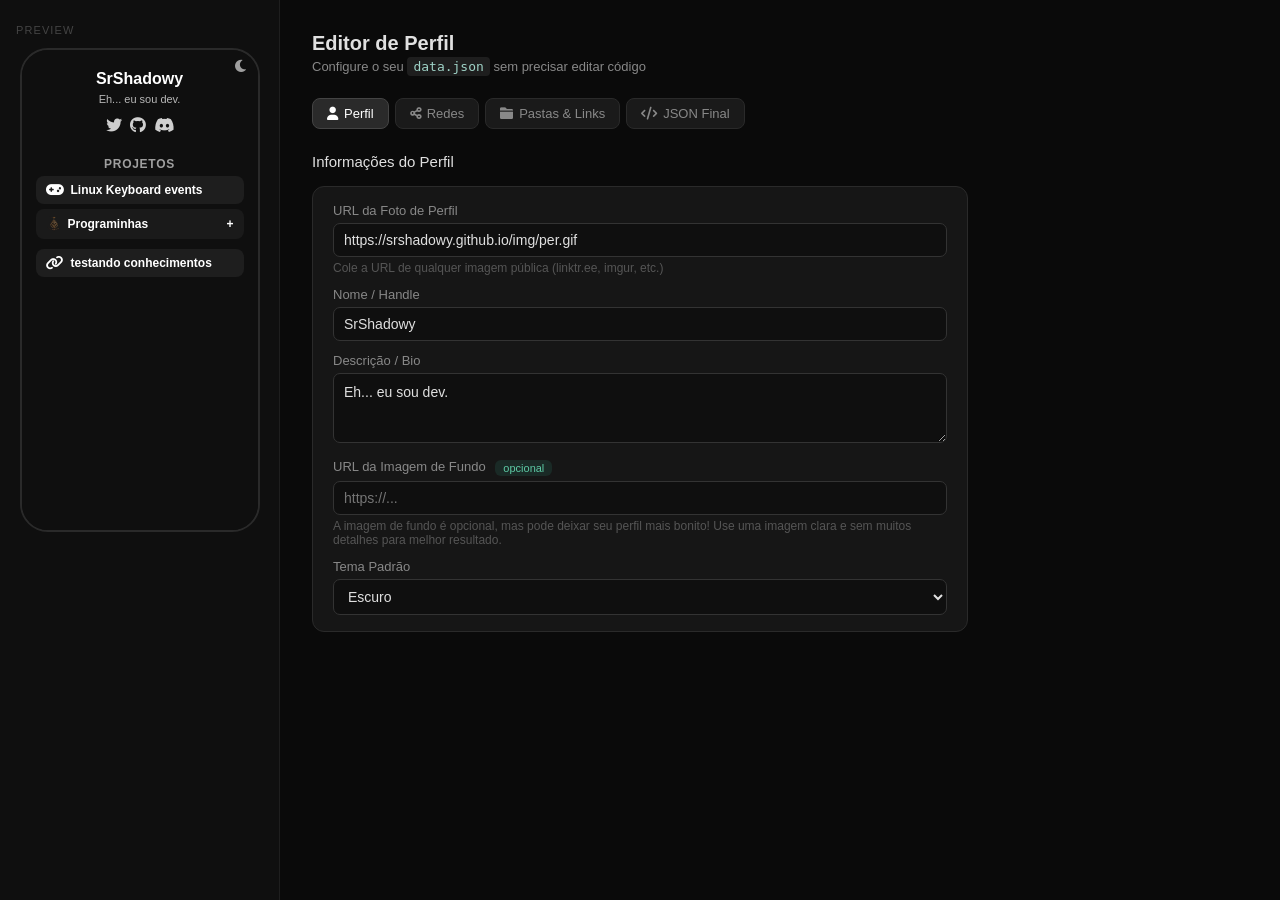
==== editor.html @ 60e102ed "loading user data.js" ====
<!DOCTYPE html>
<html lang="pt-BR">

<head>
    <meta charset="UTF-8">
    <meta name="viewport" content="width=device-width, initial-scale=1.0">
    <title>Editor de Perfil - Linktree Custom</title>
    <link rel="stylesheet" href="./resources/style/editor.css">
    <link rel="stylesheet" href="https://cdnjs.cloudflare.com/ajax/libs/font-awesome/6.0.0/css/all.min.css">
</head>

<body>

    <div class="page-layout">

        <!-- PREVIEW (esquerda) -->
        <aside class="preview-panel">
            <p class="preview-label">Preview</p>
            <div class="phone-frame">
                <div class="preview-container dark-theme" id="preview-root">
                    <button class="preview-theme-toggle" id="preview-theme-btn" title="Alternar tema">
                        <i class="fas fa-moon"></i>
                    </button>
                    <img id="pv-foto" class="pv-profile" src="" alt="" onerror="this.style.display='none'">
                    <h1 id="pv-nome" class="pv-name"></h1>
                    <p id="pv-desc" class="pv-desc"></p>
                    <div id="pv-redes" class="pv-redes"></div>
                    <div id="pv-conteudo" class="pv-conteudo"></div>
                </div>
            </div>
        </aside>

        <!-- EDITOR (direita) -->
        <main class="editor-panel">

            <header class="editor-header">
                <h1>Editor de Perfil</h1>
                <p>Configure o seu <code>data.json</code> sem precisar editar código</p>
            </header>

            <div id="load-status" class="load-msg" style="display:none"></div>

            <div class="tabs">
                <button class="tab active" data-tab="perfil"><i class="fas fa-user"></i> Perfil</button>
                <button class="tab" data-tab="redes"><i class="fas fa-share-nodes"></i> Redes</button>
                <button class="tab" data-tab="pastas"><i class="fas fa-folder"></i> Pastas & Links</button>
                <button class="tab" data-tab="json"><i class="fas fa-code"></i> JSON Final</button>
            </div>

            <!-- PERFIL -->
            <section id="sec-perfil" class="section active">
                <p class="section-title">Informações do Perfil</p>
                <div class="card">
                    <div class="field-group">
                        <label for="p-foto">URL da Foto de Perfil</label>
                        <div class="foto-row">
                            <input id="p-foto" type="url" placeholder="https://...">
                            <img id="foto-preview" class="profile-preview" src="" alt="Preview"
                                onerror="this.style.display='none'">
                        </div>
                        <span class="hint">Cole a URL de qualquer imagem pública (linktr.ee, imgur, etc.)</span>
                    </div>
                    <div class="field-group">
                        <label for="p-nome">Nome / Handle</label>
                        <input id="p-nome" type="text" placeholder="Ex: N4K">
                    </div>
                    <div class="field-group">
                        <label for="p-desc">Descrição / Bio</label>
                        <textarea id="p-desc" placeholder="Conte um pouco sobre você..."></textarea>
                    </div>
                    <div class="field-group">
                        <label for="p-bg">URL da Imagem de Fundo <span class="badge">opcional</span></label>
                        <div class="foto-row">
                            <input id="p-bg" type="url" placeholder="https://...">
                            <img id="bg-preview" class="profile-preview" src="" alt="Preview"
                                onerror="this.style.display='none'">
                        </div>
                        <span class="hint">A imagem de fundo é opcional, mas pode deixar seu perfil mais bonito! Use uma
                            imagem clara e sem muitos detalhes para melhor resultado.</span>
                    </div>
                    <div class="field-group">
                        <label for="p-theme">Tema Padrão</label>
                        <select id="p-theme">
                            <option value="dark">Escuro</option>
                            <option value="light">Claro</option>
                        </select>
                    </div>
                </div>


            </section>

            <!-- REDES -->
            <section id="sec-redes" class="section">
                <p class="section-title">Redes Sociais <span class="badge">ícones no topo do perfil</span></p>
                <div id="redes-list"></div>
                <button class="btn btn-add" id="btn-add-rede"><i class="fas fa-plus"></i> Adicionar rede</button>
            </section>

            <!-- PASTAS -->
            <section id="sec-pastas" class="section">
                <p class="section-title">Pastas</p>
                <div id="pastas-list"></div>
                <button class="btn btn-add" id="btn-add-pasta"><i class="fas fa-plus"></i> Adicionar pasta</button>

                <p class="section-title" style="margin-top:2rem">
                    Links Diretos <span class="badge">agrupados por tópico, fora de pastas</span>
                </p>
                <div id="direct-links-list"></div>
                <button class="btn btn-add" id="btn-add-dl"><i class="fas fa-plus"></i> Adicionar link direto</button>
            </section>

            <!-- JSON -->
            <section id="sec-json" class="section">
                <p class="section-title">JSON Gerado</p>
                <div class="json-actions">
                    <button class="btn btn-primary" id="btn-gerar"><i class="fas fa-rotate"></i> Gerar JSON</button>
                    <button class="btn" id="btn-copiar"><i class="fas fa-copy"></i> Copiar</button>

                    <label for="jsonFileInput" class="btn">
                        <i class="fas fa-file-import"></i> Carregar JSON
                    </label>
                    <input type="file" id="jsonFileInput" style="visibility: hidden;" accept=".json" />

                    <span id="copy-ok" class="copy-msg">Copiado!</span>



                </div>
                <textarea id="json-out" class="output-area" readonly></textarea>
                <p class="hint" style="margin-top:8px">
                    Salve como <code>data.json</code> dentro de <code>resources/</code>
                </p>
                <br>

                <button class="btn" id="btn-download"><i class="fas fa-copy"></i>Download Pacote</button>

                <p class="hint" style="margin-top:8px">
                    Baixe o pacote e coloque no seu github pages, não esqueça de colocar o <code>data.json</code> dentro
                    de <code>resources/</code>
                </p>

            </section>

        </main>


    </div>

    <script src="./resources/script/utils.js"></script>
    <script src="./resources/script/editor.js"></script>
</body>

</html>
---- resources/style/editor.css ----
/* ============================================================
   editor.css — Editor de Perfil Linktree Custom
   ============================================================ */

*, *::before, *::after { box-sizing: border-box; margin: 0; padding: 0; }

body {
  font-family: Arial, sans-serif;
  background: #0a0a0a;
  color: #e0e0e0;
  min-height: 100vh;
}

code {
  font-family: monospace;
  background: #1e1e1e;
  padding: 2px 6px;
  border-radius: 4px;
  font-size: 13px;
  color: #9fd3c7;
}

/* ============================================================
   LAYOUT: preview esquerda + editor direita
   ============================================================ */
.page-layout {
  display: flex;
  min-height: 100vh;
  align-items: flex-start;
}

/* ---------- Preview panel (esquerda, fixa) ---------- */
.preview-panel {
  position: sticky;
  top: 0;
  width: 280px;
  min-width: 280px;
  height: 100vh;
  display: flex;
  flex-direction: column;
  align-items: center;
  padding: 1.5rem 1rem;
  border-right: 1px solid #1e1e1e;
  background: #0f0f0f;
  overflow-y: auto;
}

.preview-label {
  font-size: 11px;
  text-transform: uppercase;
  letter-spacing: .1em;
  color: #444;
  margin-bottom: .75rem;
  align-self: flex-start;
}

/* ---------- Phone frame ---------- */
.phone-frame {
  width: 240px;
  min-height: 480px;
  border: 2px solid #2a2a2a;
  border-radius: 28px;
  overflow: hidden;
  background: #0f0f0f;
}

/* ---------- Preview container (replica o .container do site) ---------- */
.preview-container {
  width: 100%;
  min-height: 480px;
  display: flex;
  flex-direction: column;
  align-items: center;
  padding: 20px 14px 24px;
  position: relative;
  font-family: Arial, sans-serif;
  transition: background .3s, color .3s;
  overflow-y: auto;
  max-height: 600px;
}

.preview-container.dark-theme  { background: #0f0f0f; color: #fff; }
.preview-container.light-theme { background: #f0f0f0; color: #333; }

/* botão de tema dentro do preview */
.preview-theme-toggle {
  position: absolute;
  top: 8px;
  right: 10px;
  background: none;
  border: none;
  color: inherit;
  font-size: 14px;
  cursor: pointer;
  opacity: .6;
}
.preview-theme-toggle:hover { opacity: 1; }

.pv-profile {
  width: 72px;
  height: 72px;
  border-radius: 50%;
  object-fit: cover;
  margin-bottom: 8px;
  background: #222;
  display: block;
}

.pv-name {
  font-size: 16px;
  font-weight: 700;
  margin-bottom: 4px;
  text-align: center;
}

.pv-desc {
  font-size: 11px;
  opacity: .7;
  text-align: center;
  margin-bottom: 10px;
  line-height: 1.4;
}

.pv-redes {
  display: flex;
  gap: 8px;
  margin-bottom: 12px;
  flex-wrap: wrap;
  justify-content: center;
}

.pv-redes a {
  color: inherit;
  font-size: 16px;
  text-decoration: none;
  opacity: .8;
}
.pv-redes a:hover { opacity: 1; }

.pv-conteudo {
  width: 100%;
}

/* tópicos no preview */
.pv-topic-title {
  font-size: 12px;
  font-weight: 600;
  margin: 10px 0 5px;
  opacity: .6;
  text-align: center;
  text-transform: uppercase;
  letter-spacing: .06em;
}

/* link direto no preview */
.pv-link {
  display: flex;
  align-items: center;
  gap: 7px;
  width: 100%;
  padding: 7px 10px;
  border-radius: 8px;
  margin-bottom: 5px;
  text-decoration: none;
  font-size: 12px;
  font-weight: 600;
  cursor: default;
}
.dark-theme  .pv-link { background: #1e1e1e; color: #fff; }
.light-theme .pv-link { background: #ddd;    color: #333; }

.pv-link img { width: 16px; height: 16px; object-fit: contain; }

/* pasta (toggle) no preview */
.pv-folder-toggle {
  display: flex;
  align-items: center;
  justify-content: space-between;
  width: 100%;
  padding: 7px 10px;
  border-radius: 8px;
  margin-bottom: 4px;
  font-size: 12px;
  font-weight: 600;
  cursor: pointer;
  border: none;
}
.dark-theme  .pv-folder-toggle { background: #1a1a1a; color: #fff; }
.light-theme .pv-folder-toggle { background: #ddd;    color: #333; }

.pv-folder-toggle span { display: flex; align-items: center; gap: 6px; }
.pv-folder-toggle img  { width: 16px; height: 16px; object-fit: contain; }

.pv-folder-links { padding-left: 10px; margin-bottom: 6px; }

.pv-sub-link {
  display: flex;
  align-items: center;
  gap: 6px;
  width: 100%;
  padding: 6px 9px;
  border-radius: 6px;
  margin-bottom: 4px;
  font-size: 11px;
  font-weight: 500;
  cursor: default;
  text-decoration: none;
}
.dark-theme  .pv-sub-link { background: #282828; color: #fff; }
.light-theme .pv-sub-link { background: #ccc;    color: #333; }
.pv-sub-link img { width: 14px; height: 14px; object-fit: contain; }

/* ============================================================
   EDITOR PANEL (direita)
   ============================================================ */
.editor-panel {
  flex: 1;
  min-width: 0;
  padding: 2rem 2rem 4rem;
  max-width: 720px;
}

/* ---------- Header ---------- */
.editor-header { margin-bottom: 1.5rem; }
.editor-header h1 { font-size: 20px; font-weight: 600; margin-bottom: 4px; }
.editor-header p  { font-size: 13px; color: #888; }

/* ---------- Tabs ---------- */
.tabs { display: flex; gap: 6px; margin-bottom: 1.5rem; flex-wrap: wrap; }

.tab {
  display: flex;
  align-items: center;
  gap: 6px;
  padding: 7px 14px;
  border-radius: 8px;
  border: 1px solid #2a2a2a;
  background: #1a1a1a;
  color: #888;
  font-size: 13px;
  cursor: pointer;
  transition: background .15s, color .15s, border-color .15s;
}
.tab:hover  { background: #222; color: #ccc; }
.tab.active { background: #2a2a2a; color: #fff; border-color: #444; font-weight: 500; }

/* ---------- Sections ---------- */
.section { display: none; }
.section.active { display: block; }
.section-title  { font-size: 15px; font-weight: 500; margin-bottom: 1rem; }

/* ---------- Cards ---------- */
.card {
  background: #161616;
  border: 1px solid #2a2a2a;
  border-radius: 12px;
  padding: 1rem 1.25rem;
  margin-bottom: 12px;
}

.folder-card {
  background: #1a1a1a;
  border: 1px solid #333;
  border-radius: 12px;
  padding: 1rem 1.25rem;
  margin-bottom: 14px;
}

.link-row {
  background: #111;
  border: 1px solid #2a2a2a;
  border-radius: 8px;
  padding: 10px 12px;
  margin-bottom: 8px;
}

/* ---------- Form elements ---------- */
.field-group { margin-bottom: 12px; }
.field-group:last-child { margin-bottom: 0; }
.field-group label { display: block; font-size: 13px; color: #888; margin-bottom: 5px; }

input[type="text"],
input[type="url"],
textarea,
select {
  width: 100%;
  padding: 8px 10px;
  background: #0f0f0f;
  border: 1px solid #333;
  border-radius: 7px;
  color: #e0e0e0;
  font-size: 14px;
  font-family: Arial, sans-serif;
  transition: border-color .15s;
  outline: none;
}
input:focus, textarea:focus, select:focus { border-color: #555; }

textarea { resize: vertical; min-height: 70px; line-height: 1.5; }

/* ---------- Two-column grid ---------- */
.two-col {
  display: grid;
  grid-template-columns: 1fr 1fr;
  gap: 12px;
  margin-bottom: 12px;
}
@media (max-width: 500px) { .two-col { grid-template-columns: 1fr; } }

/* ---------- Profile photo ---------- */
.foto-row { display: flex; gap: 10px; align-items: center; }
.foto-row input { flex: 1; }
.profile-preview {
  width: 52px; height: 52px;
  border-radius: 50%;
  object-fit: cover;
  border: 2px solid #333;
  background: #1a1a1a;
  display: none;
  flex-shrink: 0;
}

/* ---------- Misc ---------- */
.hint { font-size: 12px; color: #555; margin-top: 4px; display: block; }

.badge {
  display: inline-block;
  padding: 2px 8px;
  border-radius: 6px;
  font-size: 11px;
  font-weight: 400;
  background: #1a2a26;
  color: #5DCAA5;
  margin-left: 6px;
  vertical-align: middle;
}

.sub-title { font-size: 13px; font-weight: 500; color: #888; margin: 14px 0 8px; }

/* ---------- Buttons ---------- */
.btn {
  display: inline-flex;
  align-items: center;
  gap: 6px;
  padding: 7px 14px;
  border-radius: 8px;
  border: 1px solid #333;
  background: #1a1a1a;
  color: #ccc;
  font-size: 13px;
  cursor: pointer;
  transition: background .15s, border-color .15s;
}
.btn:hover      { background: #242424; border-color: #444; }
.btn-primary    { background: #222; font-weight: 500; color: #fff; }
.btn-add        { border-color: #1a3a2e; color: #5DCAA5; }
.btn-add:hover  { background: #132820; border-color: #2a5040; }
.btn-danger     { border-color: #3a1a1a; color: #f09595; }
.btn-danger:hover { background: #2a1010; border-color: #5a2020; }

.flex-end { display: flex; justify-content: flex-end; gap: 8px; margin-top: 12px; }

/* ---------- Icon picker ---------- */
.icon-picker-wrap { margin-top: 6px; }

.icon-grid { display: flex; flex-wrap: wrap; gap: 5px; margin-top: 5px; }

.icon-opt {
  display: inline-flex;
  align-items: center;
  gap: 5px;
  padding: 4px 9px;
  border: 1px solid #2a2a2a;
  border-radius: 6px;
  font-size: 12px;
  cursor: pointer;
  background: #111;
  color: #aaa;
  transition: background .12s, border-color .12s, color .12s;
  white-space: nowrap;
}
.icon-opt i { font-size: 13px; }
.icon-opt:hover { background: #1e1e1e; border-color: #444; color: #fff; }
.icon-opt.sel   { background: #1a2a26; border-color: #3a6a56; color: #5DCAA5; }

.icon-section-label { font-size: 11px; color: #555; margin: 8px 0 3px; }

.folder-icon-grid { display: flex; flex-wrap: wrap; gap: 5px; margin-top: 6px; }

/* ---------- JSON output ---------- */
.json-actions { display: flex; gap: 8px; margin-bottom: 10px; align-items: center; flex-wrap: wrap; }

.output-area {
  width: 100%;
  min-height: 340px;
  font-family: monospace;
  font-size: 12px;
  line-height: 1.6;
  border: 1px solid #2a2a2a;
  border-radius: 10px;
  padding: 14px;
  background: #111;
  color: #c8e6c9;
  resize: vertical;
}

.copy-msg { font-size: 12px; color: #5DCAA5; display: none; }

/* ---------- Load status ---------- */
.load-msg {
  display: block;
  font-size: 13px;
  padding: 8px 12px;
  border-radius: 8px;
  margin-bottom: 1rem;
  border: 1px solid transparent;
}
.load-ok  { background: #132820; border-color: #2a5040; color: #5DCAA5; }
.load-err { background: #2a1010; border-color: #5a2020; color: #f09595; }

@media (max-width: 900px) {
  .preview-panel { display: none; }
  .editor-panel  { padding: 1.5rem 1rem 3rem; }
}
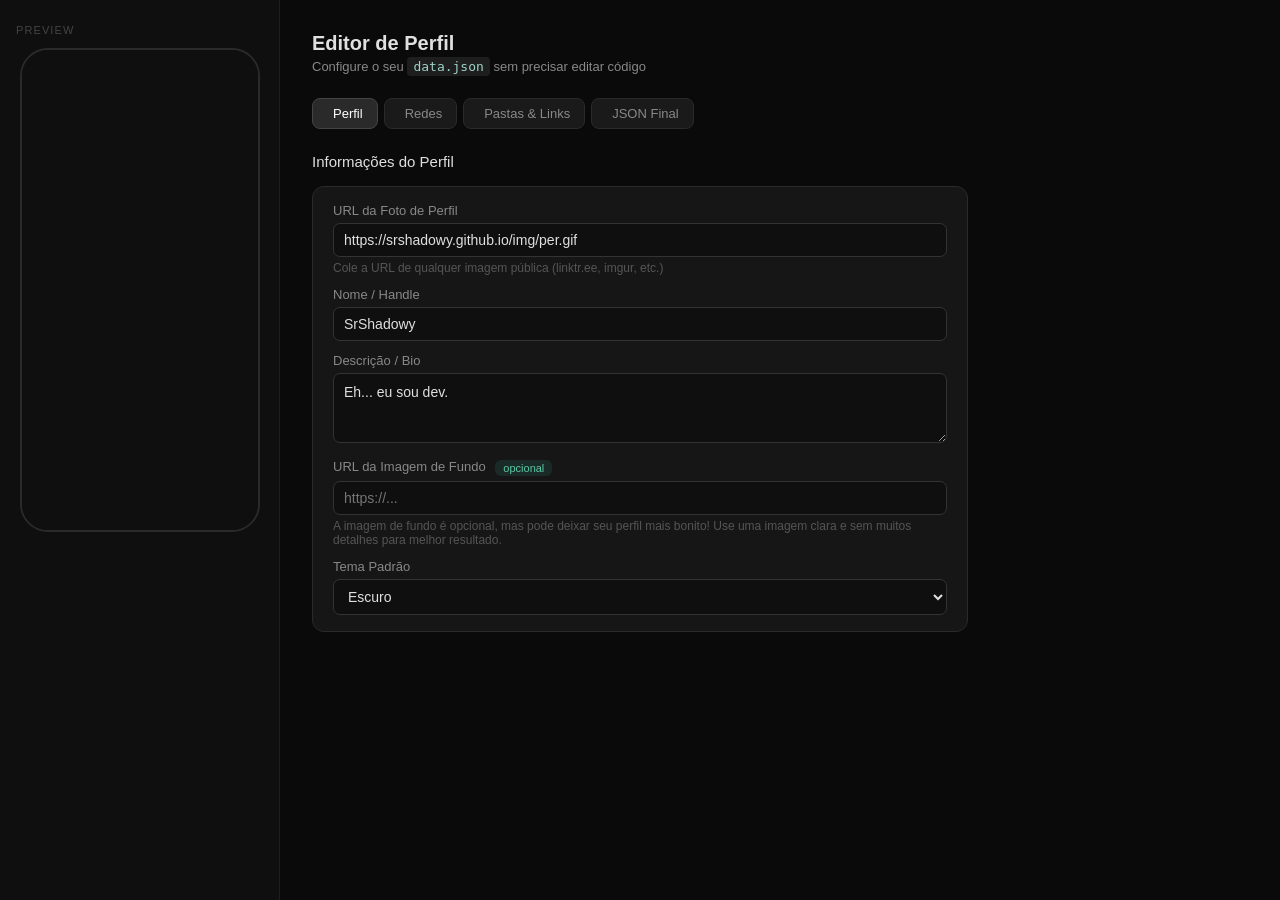
==== commit 309be9b6: "add new icons" ====
--- a/editor.html
+++ b/editor.html
@@ -6,14 +6,12 @@
     <meta name="viewport" content="width=device-width, initial-scale=1.0">
     <title>Editor de Perfil - Linktree Custom</title>
     <link rel="stylesheet" href="./resources/style/editor.css">
-    <link rel="stylesheet" href="https://cdnjs.cloudflare.com/ajax/libs/font-awesome/6.0.0/css/all.min.css">
+    <link rel="stylesheet" href="https://cdnjs.cloudflare.com/ajax/libs/font-awesome/7.0.0/css/all.min.css">
 </head>
 
 <body>
 
     <div class="page-layout">
-
-        <!-- PREVIEW (esquerda) -->
         <aside class="preview-panel">
             <p class="preview-label">Preview</p>
             <div class="phone-frame">
@@ -134,6 +132,7 @@
                 <br>
 
                 <button class="btn" id="btn-download"><i class="fas fa-copy"></i>Download Pacote</button>
+                <button class="btn" id="btn-clear"><i class="fas fa-copy"></i>Limpar Editor</button>
 
                 <p class="hint" style="margin-top:8px">
                     Baixe o pacote e coloque no seu github pages, não esqueça de colocar o <code>data.json</code> dentro
--- a/resources/style/editor.css
+++ b/resources/style/editor.css
@@ -337,6 +337,26 @@
 
 .sub-title { font-size: 13px; font-weight: 500; color: #888; margin: 14px 0 8px; }
 
+.folder-card.collapsed .folder-body {
+  display: none;
+}
+
+.folder-header {
+  display: flex;
+  justify-content: space-between;
+  align-items: center;
+}
+
+.folder-controls {
+  display: flex;
+  gap: 5px;
+}
+
+.folder-title {
+  font-weight: bold;
+}
+
+
 /* ---------- Buttons ---------- */
 .btn {
   display: inline-flex;
@@ -421,4 +441,5 @@
 @media (max-width: 900px) {
   .preview-panel { display: none; }
   .editor-panel  { padding: 1.5rem 1rem 3rem; }
-}+}
+
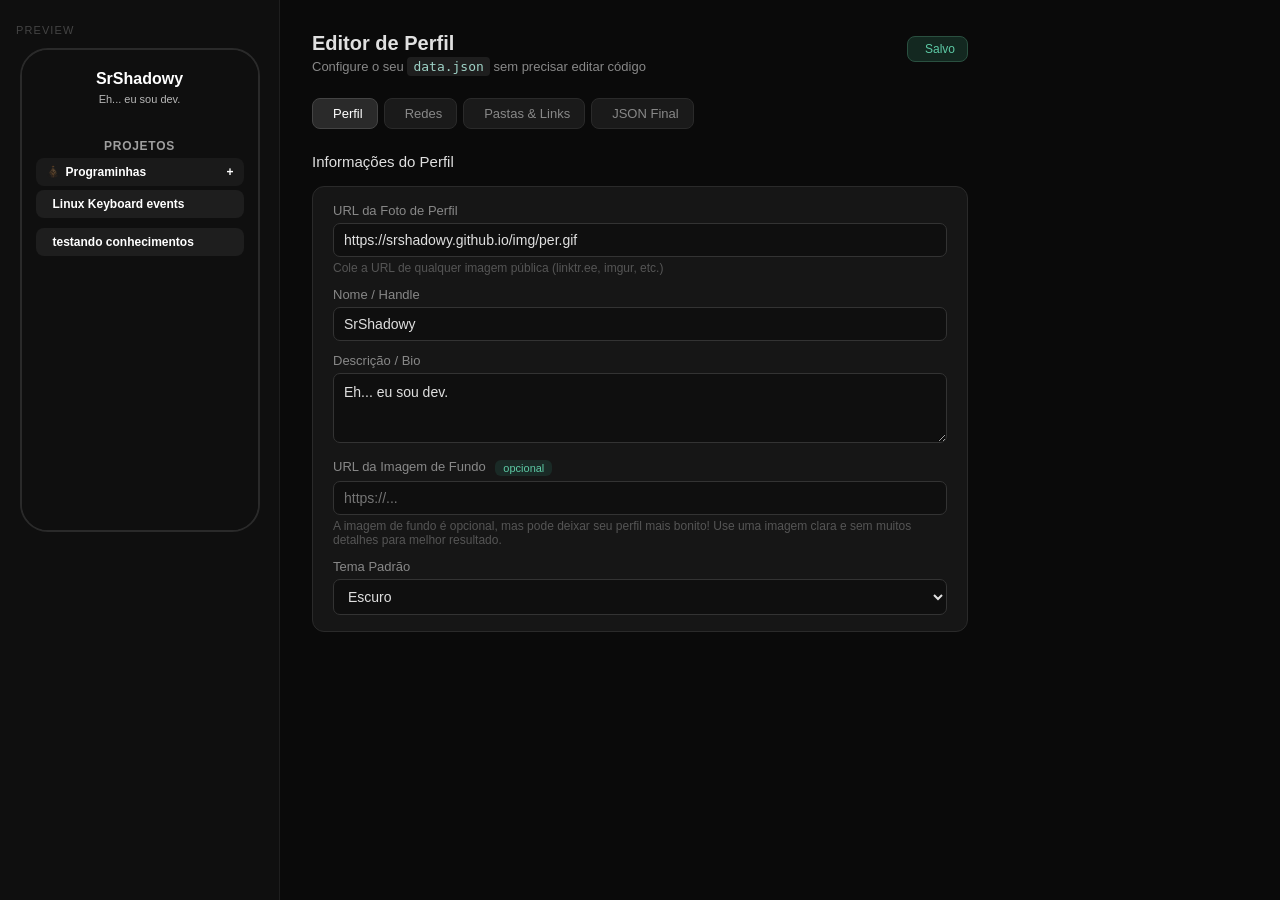
==== commit 0c5eb2c7: "Upcomiing" ====
--- a/editor.html
+++ b/editor.html
@@ -32,8 +32,15 @@
         <main class="editor-panel">
 
             <header class="editor-header">
-                <h1>Editor de Perfil</h1>
-                <p>Configure o seu <code>data.json</code> sem precisar editar código</p>
+                <div class="editor-header-row">
+                    <div>
+                        <h1>Editor de Perfil</h1>
+                        <p>Configure o seu <code>data.json</code> sem precisar editar código</p>
+                    </div>
+                    <div id="save-indicator" class="save-indicator">
+                        <i class="fas fa-cloud"></i> Salvo
+                    </div>
+                </div>
             </header>
 
             <div id="load-status" class="load-msg" style="display:none"></div>
@@ -95,9 +102,14 @@
                 <button class="btn btn-add" id="btn-add-rede"><i class="fas fa-plus"></i> Adicionar rede</button>
             </section>
 
+            
             <!-- PASTAS -->
             <section id="sec-pastas" class="section">
                 <p class="section-title">Pastas</p>
+
+                <div id="items-list"></div>
+
+
                 <div id="pastas-list"></div>
                 <button class="btn btn-add" id="btn-add-pasta"><i class="fas fa-plus"></i> Adicionar pasta</button>
 
@@ -118,7 +130,11 @@
                     <label for="jsonFileInput" class="btn">
                         <i class="fas fa-file-import"></i> Carregar JSON
                     </label>
-                    <input type="file" id="jsonFileInput" style="visibility: hidden;" accept=".json" />
+                    <input type="file" id="jsonFileInput" style="visibility: hidden; display: none;" accept=".json" />
+
+                    <button class="btn" id="btn-reset-json" title="Descarta o rascunho e recarrega o data.json do projeto">
+                        <i class="fas fa-rotate-left"></i> Resetar para data.json
+                    </button>
 
                     <span id="copy-ok" class="copy-msg">Copiado!</span>
 
--- a/resources/style/editor.css
+++ b/resources/style/editor.css
@@ -443,3 +443,238 @@
   .editor-panel  { padding: 1.5rem 1rem 3rem; }
 }
 
+
+/* ---------- Header row com indicador de salvo ---------- */
+.editor-header-row {
+  display: flex;
+  align-items: flex-start;
+  justify-content: space-between;
+  gap: 12px;
+}
+
+/* ---------- Indicador "Salvo" ---------- */
+.save-indicator {
+  display: flex;
+  align-items: center;
+  gap: 5px;
+  font-size: 12px;
+  color: #5DCAA5;
+  background: #132820;
+  border: 1px solid #2a5040;
+  border-radius: 8px;
+  padding: 5px 12px;
+  opacity: 0;
+  transition: opacity 0.3s ease;
+  white-space: nowrap;
+  flex-shrink: 0;
+  margin-top: 4px;
+}
+
+.save-indicator.visible {
+  opacity: 1;
+}
+
+/* ---------- Icon picker — linha com input + botão de arquivo ---------- */
+.icon-input-row {
+  display: flex;
+  gap: 6px;
+  align-items: center;
+}
+
+.icon-input-row input[type="text"] {
+  flex: 1;
+}
+
+.btn-file {
+  flex-shrink: 0;
+  padding: 7px 12px;
+  cursor: pointer;
+  border-color: #2a2a2a;
+}
+
+/* ---------- Thumb da imagem carregada + aviso ---------- */
+.icon-thumb-wrap {
+  display: flex;
+  align-items: flex-start;
+  gap: 10px;
+  margin-top: 8px;
+  padding: 8px 10px;
+  background: #1a1400;
+  border: 1px solid #5a4200;
+  border-radius: 8px;
+}
+
+.icon-thumb-img {
+  width: 32px;
+  height: 32px;
+  object-fit: contain;
+  border-radius: 4px;
+  background: #111;
+  flex-shrink: 0;
+}
+
+.icon-thumb-notice {
+  font-size: 12px;
+  color: #e0a800;
+  line-height: 1.5;
+}
+
+.icon-thumb-notice i {
+  margin-right: 4px;
+}
+
+.icon-thumb-notice code {
+  background: #2a1e00;
+  color: #f0c040;
+  padding: 1px 5px;
+  border-radius: 4px;
+  font-size: 11px;
+}
+
+/* ---------- Color picker das redes sociais ---------- */
+.color-picker-group {
+  margin-top: 6px;
+}
+
+.color-picker-row {
+  display: flex;
+  align-items: center;
+  gap: 10px;
+  flex-wrap: wrap;
+}
+
+.color-swatch {
+  width: 36px !important;
+  height: 36px !important;
+  padding: 2px !important;
+  border-radius: 8px !important;
+  border: 1px solid #333 !important;
+  background: #0f0f0f !important;
+  cursor: pointer;
+  flex-shrink: 0;
+}
+
+.color-value-label {
+  font-size: 12px;
+  color: #888;
+  font-family: monospace;
+  flex: 1;
+  min-width: 0;
+}
+
+.btn-sm {
+  padding: 4px 10px;
+  font-size: 12px;
+}
+
+/* ============================================================
+   LINK-ROW colapsável (igual folder-card)
+   ============================================================ */
+.link-row-header {
+  display: flex;
+  align-items: center;
+  gap: 6px;
+  margin-bottom: 8px;
+}
+
+.link-row-controls {
+  display: flex;
+  gap: 4px;
+}
+
+.link-row-title {
+  font-size: 13px;
+  font-weight: 500;
+  color: #ccc;
+  flex: 1;
+  overflow: hidden;
+  text-overflow: ellipsis;
+  white-space: nowrap;
+}
+
+.link-row.collapsed .link-row-body {
+  display: none;
+}
+
+/* ============================================================
+   STYLE BLOCK — ícone + cor ícone + cor texto + font size
+   ============================================================ */
+.style-block {
+  background: #0f0f0f;
+  border: 1px solid #222;
+  border-radius: 8px;
+  padding: 10px 12px;
+  margin-top: 8px;
+}
+
+.style-extra {
+  margin-bottom: 8px;
+}
+
+/* ============================================================
+   COLOR PICKER ROW (genérico, usado em todo lado)
+   ============================================================ */
+.color-picker-row {
+  display: flex;
+  align-items: center;
+  gap: 8px;
+  flex-wrap: wrap;
+  margin-top: 4px;
+}
+
+.cpick-label {
+  font-size: 12px;
+  color: #666;
+  min-width: 54px;
+  display: flex;
+  align-items: center;
+  gap: 4px;
+}
+
+.color-swatch {
+  width: 34px !important;
+  height: 34px !important;
+  padding: 2px !important;
+  border-radius: 7px !important;
+  border: 1px solid #333 !important;
+  background: #0f0f0f !important;
+  cursor: pointer;
+  flex-shrink: 0;
+}
+
+.color-value-label {
+  font-size: 11px;
+  color: #777;
+  font-family: monospace;
+  flex: 1;
+  min-width: 0;
+}
+
+.btn-sm {
+  padding: 4px 9px;
+  font-size: 12px;
+}
+
+/* folder-header com botão de remover à direita */
+.folder-header {
+  display: flex;
+  align-items: center;
+  gap: 6px;
+  margin-bottom: 10px;
+}
+
+.folder-title {
+  font-size: 13px;
+  font-weight: 500;
+  color: #ccc;
+  flex: 1;
+  overflow: hidden;
+  text-overflow: ellipsis;
+  white-space: nowrap;
+}
+
+/* card colapsável (links diretos) */
+.card.collapsed .folder-body,
+.folder-card.collapsed .folder-body {
+  display: none;
+}
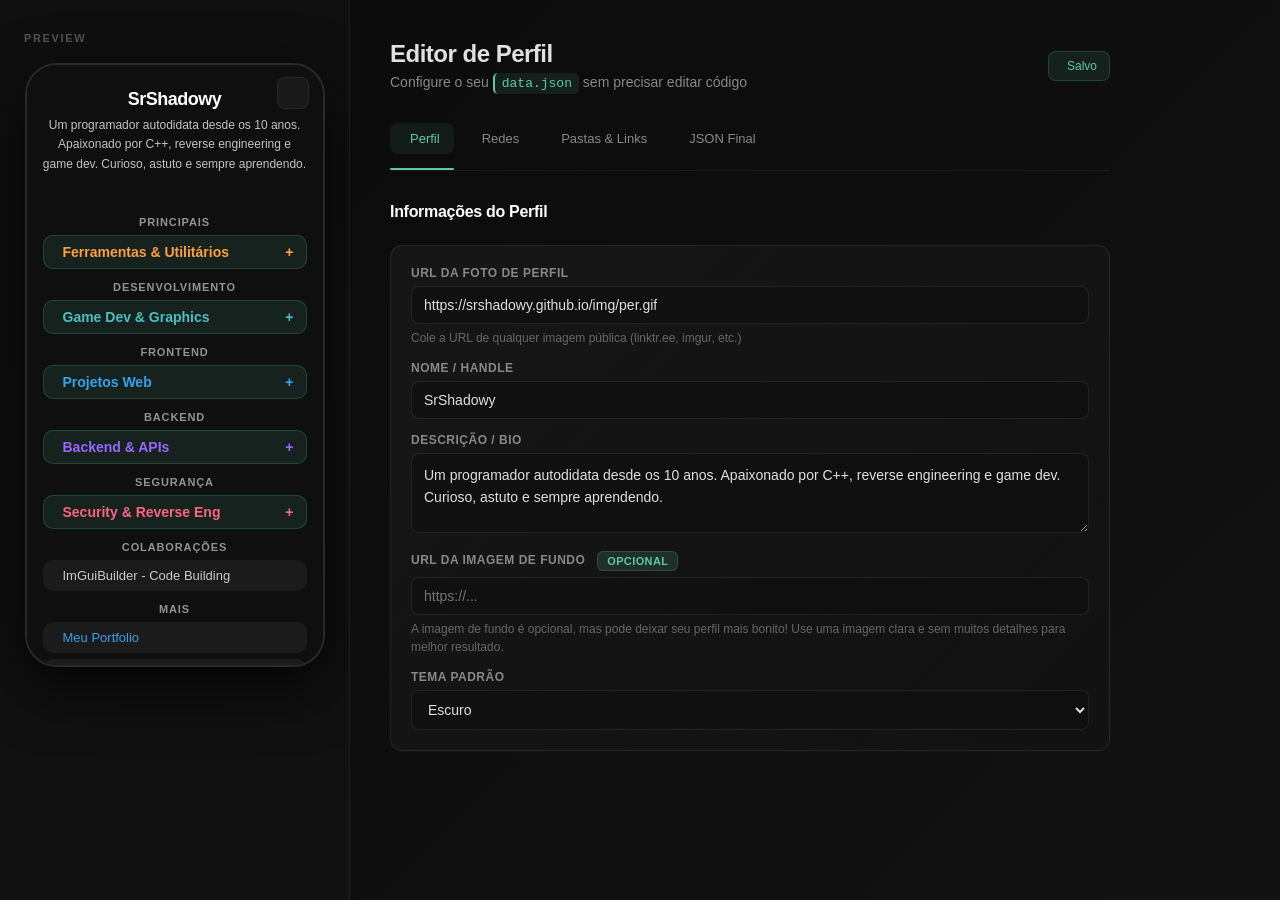
==== commit b7cf0c0e: "I.A fez um melhor editor (desing) e a reformulação do antigo json antes separando pasta por links ea" ====
--- a/editor.html
+++ b/editor.html
@@ -124,8 +124,9 @@
             <section id="sec-json" class="section">
                 <p class="section-title">JSON Gerado</p>
                 <div class="json-actions">
-                    <button class="btn btn-primary" id="btn-gerar"><i class="fas fa-rotate"></i> Gerar JSON</button>
+                    <button class="btn btn-primary" id="btn-gerar"><i class="fas fa-code"></i> Gerar JSON</button>
                     <button class="btn" id="btn-copiar"><i class="fas fa-copy"></i> Copiar</button>
+                    <button class="btn" id="btn-download-json"><i class="fas fa-download"></i> Download data.json</button>
 
                     <label for="jsonFileInput" class="btn">
                         <i class="fas fa-file-import"></i> Carregar JSON
@@ -133,26 +134,21 @@
                     <input type="file" id="jsonFileInput" style="visibility: hidden; display: none;" accept=".json" />
 
                     <button class="btn" id="btn-reset-json" title="Descarta o rascunho e recarrega o data.json do projeto">
-                        <i class="fas fa-rotate-left"></i> Resetar para data.json
+                        <i class="fas fa-rotate-left"></i> Resetar
                     </button>
 
-                    <span id="copy-ok" class="copy-msg">Copiado!</span>
-
-
-
+                    <span id="copy-ok" class="copy-msg"><i class="fas fa-check"></i> Copiado!</span>
                 </div>
                 <textarea id="json-out" class="output-area" readonly></textarea>
-                <p class="hint" style="margin-top:8px">
-                    Salve como <code>data.json</code> dentro de <code>resources/</code>
+                <p class="hint" style="margin-top:12px">
+                    Coloque o <code>data.json</code> dentro de <code>resources/</code> no seu GitHub Pages
                 </p>
                 <br>
 
-                <button class="btn" id="btn-download"><i class="fas fa-copy"></i>Download Pacote</button>
-                <button class="btn" id="btn-clear"><i class="fas fa-copy"></i>Limpar Editor</button>
+                <button class="btn btn-primary" id="btn-download"><i class="fas fa-box"></i> Download Pacote Completo</button>
 
-                <p class="hint" style="margin-top:8px">
-                    Baixe o pacote e coloque no seu github pages, não esqueça de colocar o <code>data.json</code> dentro
-                    de <code>resources/</code>
+                <p class="hint" style="margin-top:12px">
+                    Baixe o pacote completo com todos os arquivos necessários prontos para publicar
                 </p>
 
             </section>
--- a/resources/style/editor.css
+++ b/resources/style/editor.css
@@ -5,19 +5,20 @@
 *, *::before, *::after { box-sizing: border-box; margin: 0; padding: 0; }
 
 body {
-  font-family: Arial, sans-serif;
-  background: #0a0a0a;
+  font-family: -apple-system, BlinkMacSystemFont, 'Segoe UI', Roboto, Oxygen, Ubuntu, Cantarell, sans-serif;
+  background: linear-gradient(135deg, #0a0a0a 0%, #121212 100%);
   color: #e0e0e0;
   min-height: 100vh;
 }
 
 code {
-  font-family: monospace;
-  background: #1e1e1e;
-  padding: 2px 6px;
-  border-radius: 4px;
+  font-family: 'Fira Code', 'Courier New', monospace;
+  background: rgba(93, 202, 165, 0.1);
+  padding: 3px 7px;
+  border-radius: 5px;
   font-size: 13px;
-  color: #9fd3c7;
+  color: #5dcaa5;
+  border-left: 2px solid #5dcaa5;
 }
 
 /* ============================================================
@@ -33,107 +34,128 @@
 .preview-panel {
   position: sticky;
   top: 0;
-  width: 280px;
-  min-width: 280px;
+  width: 350px;
+  min-width: 350px;
   height: 100vh;
   display: flex;
   flex-direction: column;
   align-items: center;
-  padding: 1.5rem 1rem;
-  border-right: 1px solid #1e1e1e;
-  background: #0f0f0f;
+  padding: 2rem 1.5rem;
+  border-right: 1px solid rgba(255, 255, 255, 0.05);
+  background: linear-gradient(180deg, #0f0f0f 0%, #111 100%);
   overflow-y: auto;
+  box-shadow: inset -1px 0 0 rgba(255, 255, 255, 0.02);
 }
 
 .preview-label {
   font-size: 11px;
   text-transform: uppercase;
-  letter-spacing: .1em;
-  color: #444;
-  margin-bottom: .75rem;
+  letter-spacing: .15em;
+  color: #555;
+  margin-bottom: 1.2rem;
   align-self: flex-start;
+  font-weight: 600;
 }
 
 /* ---------- Phone frame ---------- */
 .phone-frame {
-  width: 240px;
-  min-height: 480px;
+  width: 300px;
+  min-height: 600px;
   border: 2px solid #2a2a2a;
-  border-radius: 28px;
+  border-radius: 32px;
   overflow: hidden;
   background: #0f0f0f;
-}
+  box-shadow: 0 20px 60px rgba(0, 0, 0, 0.8);
+  transition: transform 0.3s ease;
+}
+
+.phone-frame:hover { transform: scale(1.02); }
 
 /* ---------- Preview container (replica o .container do site) ---------- */
 .preview-container {
   width: 100%;
-  min-height: 480px;
+  min-height: 600px;
   display: flex;
   flex-direction: column;
   align-items: center;
-  padding: 20px 14px 24px;
+  padding: 24px 16px 32px;
   position: relative;
-  font-family: Arial, sans-serif;
-  transition: background .3s, color .3s;
+  font-family: inherit;
+  transition: background 0.3s, color 0.3s;
   overflow-y: auto;
   max-height: 600px;
 }
 
 .preview-container.dark-theme  { background: #0f0f0f; color: #fff; }
-.preview-container.light-theme { background: #f0f0f0; color: #333; }
+.preview-container.light-theme { background: #f5f5f5; color: #222; }
 
 /* botão de tema dentro do preview */
 .preview-theme-toggle {
   position: absolute;
-  top: 8px;
-  right: 10px;
-  background: none;
-  border: none;
+  top: 12px;
+  right: 14px;
+  background: rgba(255, 255, 255, 0.08);
+  border: 1px solid rgba(255, 255, 255, 0.1);
+  border-radius: 8px;
   color: inherit;
   font-size: 14px;
   cursor: pointer;
-  opacity: .6;
-}
-.preview-theme-toggle:hover { opacity: 1; }
+  opacity: 0.6;
+  width: 32px;
+  height: 32px;
+  display: flex;
+  align-items: center;
+  justify-content: center;
+  transition: all 0.2s ease;
+}
+.preview-theme-toggle:hover { 
+  opacity: 1; 
+  background: rgba(255, 255, 255, 0.15);
+  border-color: rgba(255, 255, 255, 0.2);
+}
 
 .pv-profile {
-  width: 72px;
-  height: 72px;
+  width: 80px;
+  height: 80px;
   border-radius: 50%;
   object-fit: cover;
-  margin-bottom: 8px;
+  margin-bottom: 12px;
   background: #222;
   display: block;
+  border: 2px solid #333;
+  box-shadow: 0 4px 12px rgba(0, 0, 0, 0.4);
 }
 
 .pv-name {
-  font-size: 16px;
+  font-size: 18px;
   font-weight: 700;
-  margin-bottom: 4px;
+  margin-bottom: 6px;
   text-align: center;
+  letter-spacing: -0.5px;
 }
 
 .pv-desc {
-  font-size: 11px;
-  opacity: .7;
+  font-size: 12px;
+  opacity: 0.75;
   text-align: center;
-  margin-bottom: 10px;
-  line-height: 1.4;
+  margin-bottom: 14px;
+  line-height: 1.6;
 }
 
 .pv-redes {
   display: flex;
-  gap: 8px;
-  margin-bottom: 12px;
+  gap: 10px;
+  margin-bottom: 16px;
   flex-wrap: wrap;
   justify-content: center;
 }
 
 .pv-redes a {
   color: inherit;
-  font-size: 16px;
+  font-size: 18px;
   text-decoration: none;
-  opacity: .8;
+  opacity: 0.7;
+  transition: opacity 0.2s ease;
 }
 .pv-redes a:hover { opacity: 1; }
 
@@ -143,17 +165,62 @@
 
 /* tópicos no preview */
 .pv-topic-title {
-  font-size: 12px;
-  font-weight: 600;
-  margin: 10px 0 5px;
-  opacity: .6;
+  font-size: 11px;
+  font-weight: 700;
+  margin: 12px 0 7px;
+  opacity: 0.55;
   text-align: center;
   text-transform: uppercase;
-  letter-spacing: .06em;
+  letter-spacing: .08em;
 }
 
 /* link direto no preview */
 .pv-link {
+  display: flex;
+  align-items: center;
+  gap: 8px;
+  width: 100%;
+  padding: 8px 12px;
+  border-radius: 10px;
+  margin-bottom: 6px;
+  text-decoration: none;
+  font-size: 13px;
+  font-weight: 500;
+  cursor: default;
+  transition: all 0.2s ease;
+}
+.dark-theme  .pv-link { background: rgba(255, 255, 255, 0.05); color: #fff; }
+.light-theme .pv-link { background: rgba(0, 0, 0, 0.05); color: #222; }
+.dark-theme  .pv-link:hover { background: rgba(255, 255, 255, 0.08); }
+.light-theme .pv-link:hover { background: rgba(0, 0, 0, 0.08); }
+
+.pv-link img { width: 18px; height: 18px; object-fit: contain; }
+
+/* pasta (toggle) no preview */
+.pv-folder-toggle {
+  display: flex;
+  align-items: center;
+  justify-content: space-between;
+  width: 100%;
+  padding: 8px 12px;
+  border-radius: 10px;
+  margin-bottom: 5px;
+  font-size: 13px;
+  font-weight: 600;
+  cursor: pointer;
+  border: none;
+  transition: all 0.2s ease;
+}
+.dark-theme  .pv-folder-toggle { background: rgba(93, 202, 165, 0.1); color: #5dcaa5; border: 1px solid rgba(93, 202, 165, 0.2); }
+.light-theme .pv-folder-toggle { background: rgba(0, 0, 0, 0.08); color: #222; border: 1px solid rgba(0, 0, 0, 0.1); }
+.pv-folder-toggle:hover { background: rgba(93, 202, 165, 0.15); }
+
+.pv-folder-toggle span { display: flex; align-items: center; gap: 7px; }
+.pv-folder-toggle img  { width: 18px; height: 18px; object-fit: contain; }
+
+.pv-folder-links { padding-left: 12px; margin-bottom: 8px; }
+
+.pv-sub-link {
   display: flex;
   align-items: center;
   gap: 7px;
@@ -161,54 +228,16 @@
   padding: 7px 10px;
   border-radius: 8px;
   margin-bottom: 5px;
-  text-decoration: none;
   font-size: 12px;
-  font-weight: 600;
-  cursor: default;
-}
-.dark-theme  .pv-link { background: #1e1e1e; color: #fff; }
-.light-theme .pv-link { background: #ddd;    color: #333; }
-
-.pv-link img { width: 16px; height: 16px; object-fit: contain; }
-
-/* pasta (toggle) no preview */
-.pv-folder-toggle {
-  display: flex;
-  align-items: center;
-  justify-content: space-between;
-  width: 100%;
-  padding: 7px 10px;
-  border-radius: 8px;
-  margin-bottom: 4px;
-  font-size: 12px;
-  font-weight: 600;
-  cursor: pointer;
-  border: none;
-}
-.dark-theme  .pv-folder-toggle { background: #1a1a1a; color: #fff; }
-.light-theme .pv-folder-toggle { background: #ddd;    color: #333; }
-
-.pv-folder-toggle span { display: flex; align-items: center; gap: 6px; }
-.pv-folder-toggle img  { width: 16px; height: 16px; object-fit: contain; }
-
-.pv-folder-links { padding-left: 10px; margin-bottom: 6px; }
-
-.pv-sub-link {
-  display: flex;
-  align-items: center;
-  gap: 6px;
-  width: 100%;
-  padding: 6px 9px;
-  border-radius: 6px;
-  margin-bottom: 4px;
-  font-size: 11px;
   font-weight: 500;
   cursor: default;
   text-decoration: none;
-}
-.dark-theme  .pv-sub-link { background: #282828; color: #fff; }
-.light-theme .pv-sub-link { background: #ccc;    color: #333; }
-.pv-sub-link img { width: 14px; height: 14px; object-fit: contain; }
+  transition: all 0.2s ease;
+}
+.dark-theme  .pv-sub-link { background: rgba(255, 255, 255, 0.03); color: #fff; }
+.light-theme .pv-sub-link { background: rgba(0, 0, 0, 0.03); color: #222; }
+.pv-sub-link:hover { background: rgba(255, 255, 255, 0.06); }
+.pv-sub-link img { width: 16px; height: 16px; object-fit: contain; }
 
 /* ============================================================
    EDITOR PANEL (direita)
@@ -216,126 +245,295 @@
 .editor-panel {
   flex: 1;
   min-width: 0;
-  padding: 2rem 2rem 4rem;
-  max-width: 720px;
+  padding: 2.5rem;
+  max-width: 800px;
 }
 
 /* ---------- Header ---------- */
-.editor-header { margin-bottom: 1.5rem; }
-.editor-header h1 { font-size: 20px; font-weight: 600; margin-bottom: 4px; }
-.editor-header p  { font-size: 13px; color: #888; }
+.editor-header {
+  margin-bottom: 2rem;
+  display: flex;
+  justify-content: space-between;
+  align-items: flex-start;
+}
+
+.editor-header-row {
+  display: flex;
+  justify-content: space-between;
+  align-items: center;
+  width: 100%;
+  gap: 2rem;
+}
+
+.editor-header h1 { 
+  font-size: 24px; 
+  font-weight: 700; 
+  margin-bottom: 6px;
+  letter-spacing: -0.5px;
+}
+
+.editor-header p  { 
+  font-size: 14px; 
+  color: #888; 
+  font-weight: 400;
+}
+
+/* Status indicator */
+.save-indicator {
+  display: flex;
+  align-items: center;
+  gap: 6px;
+  font-size: 12px;
+  padding: 7px 12px;
+  border-radius: 8px;
+  background: rgba(93, 202, 165, 0.1);
+  color: #5dcaa5;
+  border: 1px solid rgba(93, 202, 165, 0.2);
+  white-space: nowrap;
+  transition: all 0.3s ease;
+}
+
+.save-indicator.saving {
+  background: rgba(255, 159, 64, 0.1);
+  color: #ff9f40;
+  border-color: rgba(255, 159, 64, 0.2);
+  animation: pulse 1.5s ease-in-out infinite;
+}
+
+@keyframes pulse {
+  0%, 100% { opacity: 1; }
+  50% { opacity: 0.7; }
+}
+
+.save-indicator i {
+  font-size: 14px;
+}
+
+.save-indicator.saving i {
+  animation: spin 1s linear infinite;
+}
+
+.save-indicator.error {
+  background: rgba(240, 149, 149, 0.1);
+  color: #f09595;
+  border-color: rgba(240, 149, 149, 0.2);
+}
 
 /* ---------- Tabs ---------- */
-.tabs { display: flex; gap: 6px; margin-bottom: 1.5rem; flex-wrap: wrap; }
+.tabs { 
+  display: flex; 
+  gap: 8px; 
+  margin-bottom: 2rem; 
+  flex-wrap: wrap;
+  border-bottom: 1px solid rgba(255, 255, 255, 0.05);
+  padding-bottom: 1rem;
+}
 
 .tab {
   display: flex;
   align-items: center;
   gap: 6px;
-  padding: 7px 14px;
-  border-radius: 8px;
-  border: 1px solid #2a2a2a;
-  background: #1a1a1a;
+  padding: 8px 14px;
+  border-radius: 8px;
+  border: none;
+  background: transparent;
   color: #888;
   font-size: 13px;
+  font-weight: 500;
   cursor: pointer;
-  transition: background .15s, color .15s, border-color .15s;
-}
-.tab:hover  { background: #222; color: #ccc; }
-.tab.active { background: #2a2a2a; color: #fff; border-color: #444; font-weight: 500; }
+  transition: all 0.2s ease;
+  position: relative;
+}
+
+.tab:hover  { color: #ccc; background: rgba(255, 255, 255, 0.04); }
+
+.tab.active { 
+  color: #5dcaa5;
+  background: rgba(93, 202, 165, 0.08);
+}
+
+.tab.active::after {
+  content: '';
+  position: absolute;
+  bottom: -1rem;
+  left: 0;
+  right: 0;
+  height: 2px;
+  background: #5dcaa5;
+  border-radius: 1px;
+}
 
 /* ---------- Sections ---------- */
 .section { display: none; }
-.section.active { display: block; }
-.section-title  { font-size: 15px; font-weight: 500; margin-bottom: 1rem; }
+.section.active { display: block; animation: fadeIn 0.2s ease; }
+
+@keyframes fadeIn {
+  from { opacity: 0; }
+  to { opacity: 1; }
+}
+
+.section-title  { 
+  font-size: 16px; 
+  font-weight: 600; 
+  margin-bottom: 1.5rem;
+  color: #fff;
+  letter-spacing: -0.3px;
+}
 
 /* ---------- Cards ---------- */
 .card {
-  background: #161616;
-  border: 1px solid #2a2a2a;
+  background: linear-gradient(135deg, rgba(30, 30, 30, 0.6) 0%, rgba(20, 20, 20, 0.4) 100%);
+  border: 1px solid rgba(255, 255, 255, 0.08);
   border-radius: 12px;
-  padding: 1rem 1.25rem;
-  margin-bottom: 12px;
+  padding: 1.25rem;
+  margin-bottom: 14px;
+  transition: all 0.2s ease;
+}
+
+.card:hover {
+  border-color: rgba(93, 202, 165, 0.2);
+  background: linear-gradient(135deg, rgba(30, 30, 30, 0.8) 0%, rgba(20, 20, 20, 0.6) 100%);
 }
 
 .folder-card {
-  background: #1a1a1a;
-  border: 1px solid #333;
+  background: linear-gradient(135deg, rgba(26, 26, 26, 0.7) 0%, rgba(18, 18, 18, 0.5) 100%);
+  border: 1px solid rgba(93, 202, 165, 0.15);
   border-radius: 12px;
-  padding: 1rem 1.25rem;
+  padding: 1.25rem;
   margin-bottom: 14px;
+  transition: all 0.2s ease;
+}
+
+.folder-card:hover {
+  border-color: rgba(93, 202, 165, 0.3);
+  background: linear-gradient(135deg, rgba(26, 26, 26, 0.9) 0%, rgba(18, 18, 18, 0.7) 100%);
 }
 
 .link-row {
-  background: #111;
-  border: 1px solid #2a2a2a;
-  border-radius: 8px;
-  padding: 10px 12px;
-  margin-bottom: 8px;
+  background: rgba(15, 15, 15, 0.5);
+  border: 1px solid rgba(255, 255, 255, 0.05);
+  border-radius: 8px;
+  padding: 11px 14px;
+  margin-bottom: 9px;
+  transition: all 0.2s ease;
+}
+
+.link-row:hover {
+  border-color: rgba(93, 202, 165, 0.2);
+  background: rgba(15, 15, 15, 0.8);
 }
 
 /* ---------- Form elements ---------- */
-.field-group { margin-bottom: 12px; }
+.field-group { margin-bottom: 14px; }
 .field-group:last-child { margin-bottom: 0; }
-.field-group label { display: block; font-size: 13px; color: #888; margin-bottom: 5px; }
+
+.field-group label { 
+  display: block; 
+  font-size: 12px; 
+  color: #888; 
+  margin-bottom: 6px;
+  font-weight: 600;
+  text-transform: uppercase;
+  letter-spacing: 0.5px;
+}
 
 input[type="text"],
 input[type="url"],
+input[type="number"],
 textarea,
 select {
   width: 100%;
-  padding: 8px 10px;
-  background: #0f0f0f;
-  border: 1px solid #333;
-  border-radius: 7px;
+  padding: 10px 12px;
+  background: rgba(15, 15, 15, 0.8);
+  border: 1px solid rgba(255, 255, 255, 0.08);
+  border-radius: 8px;
   color: #e0e0e0;
   font-size: 14px;
-  font-family: Arial, sans-serif;
-  transition: border-color .15s;
+  font-family: inherit;
+  transition: all 0.2s ease;
   outline: none;
 }
-input:focus, textarea:focus, select:focus { border-color: #555; }
-
-textarea { resize: vertical; min-height: 70px; line-height: 1.5; }
+
+input:focus, textarea:focus, select:focus { 
+  border-color: rgba(93, 202, 165, 0.4);
+  background: rgba(15, 15, 15, 0.95);
+  box-shadow: 0 0 0 3px rgba(93, 202, 165, 0.1);
+}
+
+textarea { 
+  resize: vertical; 
+  min-height: 80px; 
+  line-height: 1.6;
+}
 
 /* ---------- Two-column grid ---------- */
 .two-col {
   display: grid;
   grid-template-columns: 1fr 1fr;
-  gap: 12px;
-  margin-bottom: 12px;
-}
-@media (max-width: 500px) { .two-col { grid-template-columns: 1fr; } }
+  gap: 14px;
+  margin-bottom: 14px;
+}
+
+@media (max-width: 600px) { .two-col { grid-template-columns: 1fr; } }
 
 /* ---------- Profile photo ---------- */
-.foto-row { display: flex; gap: 10px; align-items: center; }
+.foto-row { 
+  display: flex; 
+  gap: 12px; 
+  align-items: center;
+}
+
 .foto-row input { flex: 1; }
+
 .profile-preview {
-  width: 52px; height: 52px;
-  border-radius: 50%;
+  width: 56px; 
+  height: 56px;
+  border-radius: 8px;
   object-fit: cover;
-  border: 2px solid #333;
+  border: 2px solid rgba(93, 202, 165, 0.2);
   background: #1a1a1a;
   display: none;
   flex-shrink: 0;
+  transition: all 0.2s ease;
+}
+
+.profile-preview:hover { 
+  border-color: rgba(93, 202, 165, 0.4);
+  transform: scale(1.05);
 }
 
 /* ---------- Misc ---------- */
-.hint { font-size: 12px; color: #555; margin-top: 4px; display: block; }
+.hint { 
+  font-size: 12px; 
+  color: #666; 
+  margin-top: 5px; 
+  display: block;
+  line-height: 1.5;
+}
 
 .badge {
   display: inline-block;
-  padding: 2px 8px;
+  padding: 3px 9px;
   border-radius: 6px;
   font-size: 11px;
-  font-weight: 400;
-  background: #1a2a26;
-  color: #5DCAA5;
-  margin-left: 6px;
+  font-weight: 600;
+  background: rgba(93, 202, 165, 0.15);
+  color: #5dcaa5;
+  margin-left: 8px;
   vertical-align: middle;
-}
-
-.sub-title { font-size: 13px; font-weight: 500; color: #888; margin: 14px 0 8px; }
+  border: 1px solid rgba(93, 202, 165, 0.2);
+  text-transform: uppercase;
+  letter-spacing: 0.4px;
+}
+
+.sub-title { 
+  font-size: 13px; 
+  font-weight: 600; 
+  color: #aaa; 
+  margin: 18px 0 10px;
+  text-transform: uppercase;
+  letter-spacing: 0.5px;
+}
 
 .folder-card.collapsed .folder-body {
   display: none;
@@ -349,11 +547,14 @@
 
 .folder-controls {
   display: flex;
-  gap: 5px;
+  gap: 6px;
 }
 
 .folder-title {
-  font-weight: bold;
+  font-weight: 600;
+  color: #fff;
+  flex: 1;
+  text-align: center;
 }
 
 
@@ -361,320 +562,295 @@
 .btn {
   display: inline-flex;
   align-items: center;
-  gap: 6px;
-  padding: 7px 14px;
-  border-radius: 8px;
-  border: 1px solid #333;
-  background: #1a1a1a;
+  gap: 7px;
+  padding: 9px 16px;
+  border-radius: 8px;
+  border: 1px solid rgba(255, 255, 255, 0.1);
+  background: rgba(30, 30, 30, 0.8);
   color: #ccc;
   font-size: 13px;
+  font-weight: 500;
   cursor: pointer;
-  transition: background .15s, border-color .15s;
-}
-.btn:hover      { background: #242424; border-color: #444; }
-.btn-primary    { background: #222; font-weight: 500; color: #fff; }
-.btn-add        { border-color: #1a3a2e; color: #5DCAA5; }
-.btn-add:hover  { background: #132820; border-color: #2a5040; }
-.btn-danger     { border-color: #3a1a1a; color: #f09595; }
-.btn-danger:hover { background: #2a1010; border-color: #5a2020; }
-
-.flex-end { display: flex; justify-content: flex-end; gap: 8px; margin-top: 12px; }
+  transition: all 0.2s ease;
+  white-space: nowrap;
+}
+
+.btn:hover { 
+  background: rgba(45, 45, 45, 0.9);
+  border-color: rgba(255, 255, 255, 0.15);
+  color: #fff;
+}
+
+.btn:active {
+  transform: scale(0.98);
+}
+
+.btn-primary {
+  background: linear-gradient(135deg, #5dcaa5 0%, #4ab88a 100%);
+  border-color: #5dcaa5;
+  color: #0a0a0a;
+  font-weight: 600;
+  box-shadow: 0 4px 12px rgba(93, 202, 165, 0.2);
+}
+
+.btn-primary:hover {
+  background: linear-gradient(135deg, #6dd9b5 0%, #5bcb9a 100%);
+  box-shadow: 0 6px 16px rgba(93, 202, 165, 0.35);
+  transform: translateY(-1px);
+}
+
+.btn-add {
+  border-color: rgba(93, 202, 165, 0.3);
+  color: #5dcaa5;
+}
+
+.btn-add:hover {
+  background: rgba(93, 202, 165, 0.1);
+  border-color: rgba(93, 202, 165, 0.5);
+  color: #7dcfb3;
+}
+
+.btn-danger {
+  border-color: rgba(240, 149, 149, 0.3);
+  color: #f09595;
+}
+
+.btn-danger:hover {
+  background: rgba(240, 149, 149, 0.1);
+  border-color: rgba(240, 149, 149, 0.5);
+  color: #ff9999;
+}
+
+.btn-file {
+  padding: 8px 12px;
+  border-radius: 6px;
+}
+
+.btn-sm {
+  padding: 6px 10px;
+  font-size: 12px;
+}
+
+.flex-end { 
+  display: flex; 
+  justify-content: flex-end; 
+  gap: 10px; 
+  margin-top: 14px;
+}
 
 /* ---------- Icon picker ---------- */
-.icon-picker-wrap { margin-top: 6px; }
-
-.icon-grid { display: flex; flex-wrap: wrap; gap: 5px; margin-top: 5px; }
+.icon-picker-wrap { margin-top: 8px; }
+
+.icon-input-row {
+  display: flex;
+  gap: 8px;
+  margin-bottom: 10px;
+}
+
+.icon-input-row input {
+  flex: 1;
+}
+
+.icon-grid { 
+  display: flex; 
+  flex-wrap: wrap; 
+  gap: 6px; 
+  margin-top: 8px;
+}
 
 .icon-opt {
   display: inline-flex;
   align-items: center;
   gap: 5px;
-  padding: 4px 9px;
-  border: 1px solid #2a2a2a;
-  border-radius: 6px;
+  padding: 6px 11px;
+  border: 1px solid rgba(255, 255, 255, 0.08);
+  border-radius: 7px;
   font-size: 12px;
   cursor: pointer;
-  background: #111;
-  color: #aaa;
-  transition: background .12s, border-color .12s, color .12s;
+  background: rgba(15, 15, 15, 0.6);
+  color: #999;
+  transition: all 0.15s ease;
   white-space: nowrap;
 }
+
 .icon-opt i { font-size: 13px; }
-.icon-opt:hover { background: #1e1e1e; border-color: #444; color: #fff; }
-.icon-opt.sel   { background: #1a2a26; border-color: #3a6a56; color: #5DCAA5; }
-
-.icon-section-label { font-size: 11px; color: #555; margin: 8px 0 3px; }
-
-.folder-icon-grid { display: flex; flex-wrap: wrap; gap: 5px; margin-top: 6px; }
+
+.icon-opt:hover { 
+  background: rgba(30, 30, 30, 0.9);
+  border-color: rgba(93, 202, 165, 0.2);
+  color: #ccc;
+}
+
+.icon-opt.sel {
+  background: rgba(93, 202, 165, 0.15);
+  border-color: rgba(93, 202, 165, 0.4);
+  color: #5dcaa5;
+  font-weight: 500;
+}
+
+.icon-section-label { 
+  font-size: 11px; 
+  color: #666; 
+  margin: 10px 0 5px;
+  font-weight: 600;
+  text-transform: uppercase;
+}
+
+.icon-thumb-wrap {
+  position: relative;
+  margin: 10px 0;
+  padding: 10px;
+  border: 1px dashed rgba(93, 202, 165, 0.3);
+  border-radius: 8px;
+  background: rgba(93, 202, 165, 0.05);
+}
+
+.icon-thumb-img {
+  width: 40px;
+  height: 40px;
+  object-fit: contain;
+  margin-bottom: 8px;
+}
+
+.icon-thumb-notice {
+  font-size: 11px;
+  color: #888;
+  display: flex;
+  align-items: center;
+  gap: 6px;
+}
+
+/* Color picker */
+.color-picker-row {
+  display: flex;
+  align-items: center;
+  gap: 10px;
+  padding: 8px;
+  background: rgba(15, 15, 15, 0.4);
+  border-radius: 8px;
+  border: 1px solid rgba(255, 255, 255, 0.04);
+}
+
+.cpick-label {
+  font-size: 12px;
+  color: #888;
+  flex: 1;
+}
+
+.color-swatch {
+  width: 44px !important;
+  height: 44px;
+  padding: 2px !important;
+  cursor: pointer;
+  border-radius: 6px;
+}
+
+.color-value-label {
+  font-size: 11px;
+  color: #888;
+  font-family: 'Fira Code', monospace;
+}
 
 /* ---------- JSON output ---------- */
-.json-actions { display: flex; gap: 8px; margin-bottom: 10px; align-items: center; flex-wrap: wrap; }
+.json-actions { 
+  display: flex; 
+  gap: 10px; 
+  margin-bottom: 14px; 
+  align-items: center; 
+  flex-wrap: wrap;
+}
 
 .output-area {
   width: 100%;
-  min-height: 340px;
-  font-family: monospace;
+  min-height: 360px;
+  font-family: 'Fira Code', 'Courier New', monospace;
   font-size: 12px;
-  line-height: 1.6;
-  border: 1px solid #2a2a2a;
+  line-height: 1.7;
+  border: 1px solid rgba(93, 202, 165, 0.2);
   border-radius: 10px;
-  padding: 14px;
-  background: #111;
-  color: #c8e6c9;
+  padding: 16px;
+  background: rgba(15, 15, 15, 0.8);
+  color: #5dcaa5;
   resize: vertical;
 }
 
-.copy-msg { font-size: 12px; color: #5DCAA5; display: none; }
+.copy-msg { 
+  font-size: 12px; 
+  color: #5dcaa5; 
+  display: none;
+  animation: slideIn 0.3s ease;
+}
+
+@keyframes slideIn {
+  from { opacity: 0; transform: translateX(-10px); }
+  to { opacity: 1; transform: translateX(0); }
+}
+
+.copy-msg.show { display: block; }
 
 /* ---------- Load status ---------- */
 .load-msg {
   display: block;
   font-size: 13px;
-  padding: 8px 12px;
-  border-radius: 8px;
-  margin-bottom: 1rem;
+  padding: 11px 14px;
+  border-radius: 8px;
+  margin-bottom: 1.5rem;
   border: 1px solid transparent;
-}
-.load-ok  { background: #132820; border-color: #2a5040; color: #5DCAA5; }
-.load-err { background: #2a1010; border-color: #5a2020; color: #f09595; }
+  border-left: 3px solid;
+}
+
+.load-ok { 
+  background: rgba(93, 202, 165, 0.1);
+  border-color: #5dcaa5;
+  color: #5dcaa5;
+}
+
+.load-err { 
+  background: rgba(240, 149, 149, 0.1);
+  border-color: #f09595;
+  color: #f09595;
+}
+
+/* Scrollbar custom */
+::-webkit-scrollbar {
+  width: 8px;
+}
+
+::-webkit-scrollbar-track {
+  background: transparent;
+}
+
+::-webkit-scrollbar-thumb {
+  background: rgba(93, 202, 165, 0.2);
+  border-radius: 4px;
+}
+
+::-webkit-scrollbar-thumb:hover {
+  background: rgba(93, 202, 165, 0.4);
+}
+
+/* Responsive */
+@media (max-width: 1200px) {
+  .editor-panel { padding: 2rem; }
+  .preview-panel { width: 320px; min-width: 320px; }
+  .phone-frame { width: 280px; min-height: 560px; }
+  .preview-container { min-height: 560px; }
+}
 
 @media (max-width: 900px) {
   .preview-panel { display: none; }
-  .editor-panel  { padding: 1.5rem 1rem 3rem; }
-}
-
-
-/* ---------- Header row com indicador de salvo ---------- */
-.editor-header-row {
-  display: flex;
-  align-items: flex-start;
-  justify-content: space-between;
-  gap: 12px;
-}
-
-/* ---------- Indicador "Salvo" ---------- */
-.save-indicator {
-  display: flex;
-  align-items: center;
-  gap: 5px;
-  font-size: 12px;
-  color: #5DCAA5;
-  background: #132820;
-  border: 1px solid #2a5040;
-  border-radius: 8px;
-  padding: 5px 12px;
-  opacity: 0;
-  transition: opacity 0.3s ease;
-  white-space: nowrap;
-  flex-shrink: 0;
-  margin-top: 4px;
-}
-
-.save-indicator.visible {
-  opacity: 1;
-}
-
-/* ---------- Icon picker — linha com input + botão de arquivo ---------- */
-.icon-input-row {
-  display: flex;
-  gap: 6px;
-  align-items: center;
-}
-
-.icon-input-row input[type="text"] {
-  flex: 1;
-}
-
-.btn-file {
-  flex-shrink: 0;
-  padding: 7px 12px;
-  cursor: pointer;
-  border-color: #2a2a2a;
-}
-
-/* ---------- Thumb da imagem carregada + aviso ---------- */
-.icon-thumb-wrap {
-  display: flex;
-  align-items: flex-start;
-  gap: 10px;
-  margin-top: 8px;
-  padding: 8px 10px;
-  background: #1a1400;
-  border: 1px solid #5a4200;
-  border-radius: 8px;
-}
-
-.icon-thumb-img {
-  width: 32px;
-  height: 32px;
-  object-fit: contain;
-  border-radius: 4px;
-  background: #111;
-  flex-shrink: 0;
-}
-
-.icon-thumb-notice {
-  font-size: 12px;
-  color: #e0a800;
-  line-height: 1.5;
-}
-
-.icon-thumb-notice i {
-  margin-right: 4px;
-}
-
-.icon-thumb-notice code {
-  background: #2a1e00;
-  color: #f0c040;
-  padding: 1px 5px;
-  border-radius: 4px;
-  font-size: 11px;
-}
-
-/* ---------- Color picker das redes sociais ---------- */
-.color-picker-group {
-  margin-top: 6px;
-}
-
-.color-picker-row {
-  display: flex;
-  align-items: center;
-  gap: 10px;
-  flex-wrap: wrap;
-}
-
-.color-swatch {
-  width: 36px !important;
-  height: 36px !important;
-  padding: 2px !important;
-  border-radius: 8px !important;
-  border: 1px solid #333 !important;
-  background: #0f0f0f !important;
-  cursor: pointer;
-  flex-shrink: 0;
-}
-
-.color-value-label {
-  font-size: 12px;
-  color: #888;
-  font-family: monospace;
-  flex: 1;
-  min-width: 0;
-}
-
-.btn-sm {
-  padding: 4px 10px;
-  font-size: 12px;
-}
-
-/* ============================================================
-   LINK-ROW colapsável (igual folder-card)
-   ============================================================ */
-.link-row-header {
-  display: flex;
-  align-items: center;
-  gap: 6px;
-  margin-bottom: 8px;
-}
-
-.link-row-controls {
-  display: flex;
-  gap: 4px;
-}
-
-.link-row-title {
-  font-size: 13px;
-  font-weight: 500;
-  color: #ccc;
-  flex: 1;
-  overflow: hidden;
-  text-overflow: ellipsis;
-  white-space: nowrap;
-}
-
-.link-row.collapsed .link-row-body {
-  display: none;
-}
-
-/* ============================================================
-   STYLE BLOCK — ícone + cor ícone + cor texto + font size
-   ============================================================ */
-.style-block {
-  background: #0f0f0f;
-  border: 1px solid #222;
-  border-radius: 8px;
-  padding: 10px 12px;
-  margin-top: 8px;
-}
-
-.style-extra {
-  margin-bottom: 8px;
-}
-
-/* ============================================================
-   COLOR PICKER ROW (genérico, usado em todo lado)
-   ============================================================ */
-.color-picker-row {
-  display: flex;
-  align-items: center;
-  gap: 8px;
-  flex-wrap: wrap;
-  margin-top: 4px;
-}
-
-.cpick-label {
-  font-size: 12px;
-  color: #666;
-  min-width: 54px;
-  display: flex;
-  align-items: center;
-  gap: 4px;
-}
-
-.color-swatch {
-  width: 34px !important;
-  height: 34px !important;
-  padding: 2px !important;
-  border-radius: 7px !important;
-  border: 1px solid #333 !important;
-  background: #0f0f0f !important;
-  cursor: pointer;
-  flex-shrink: 0;
-}
-
-.color-value-label {
-  font-size: 11px;
-  color: #777;
-  font-family: monospace;
-  flex: 1;
-  min-width: 0;
-}
-
-.btn-sm {
-  padding: 4px 9px;
-  font-size: 12px;
-}
-
-/* folder-header com botão de remover à direita */
-.folder-header {
-  display: flex;
-  align-items: center;
-  gap: 6px;
-  margin-bottom: 10px;
-}
-
-.folder-title {
-  font-size: 13px;
-  font-weight: 500;
-  color: #ccc;
-  flex: 1;
-  overflow: hidden;
-  text-overflow: ellipsis;
-  white-space: nowrap;
-}
-
-/* card colapsável (links diretos) */
-.card.collapsed .folder-body,
-.folder-card.collapsed .folder-body {
-  display: none;
-}+  .editor-panel  { padding: 1.5rem; max-width: 100%; }
+  .page-layout { flex-direction: column; }
+}
+
+@media (max-width: 600px) {
+  .editor-panel { padding: 1rem; }
+  .editor-header { flex-direction: column; gap: 1rem; }
+  .editor-header-row { flex-direction: column; }
+  .save-indicator { align-self: flex-start; }
+  .tabs { gap: 6px; }
+  .tab { padding: 6px 12px; font-size: 12px; }
+  .json-actions { gap: 6px; }
+  .btn { padding: 8px 12px; font-size: 12px; gap: 4px; }
+}
+
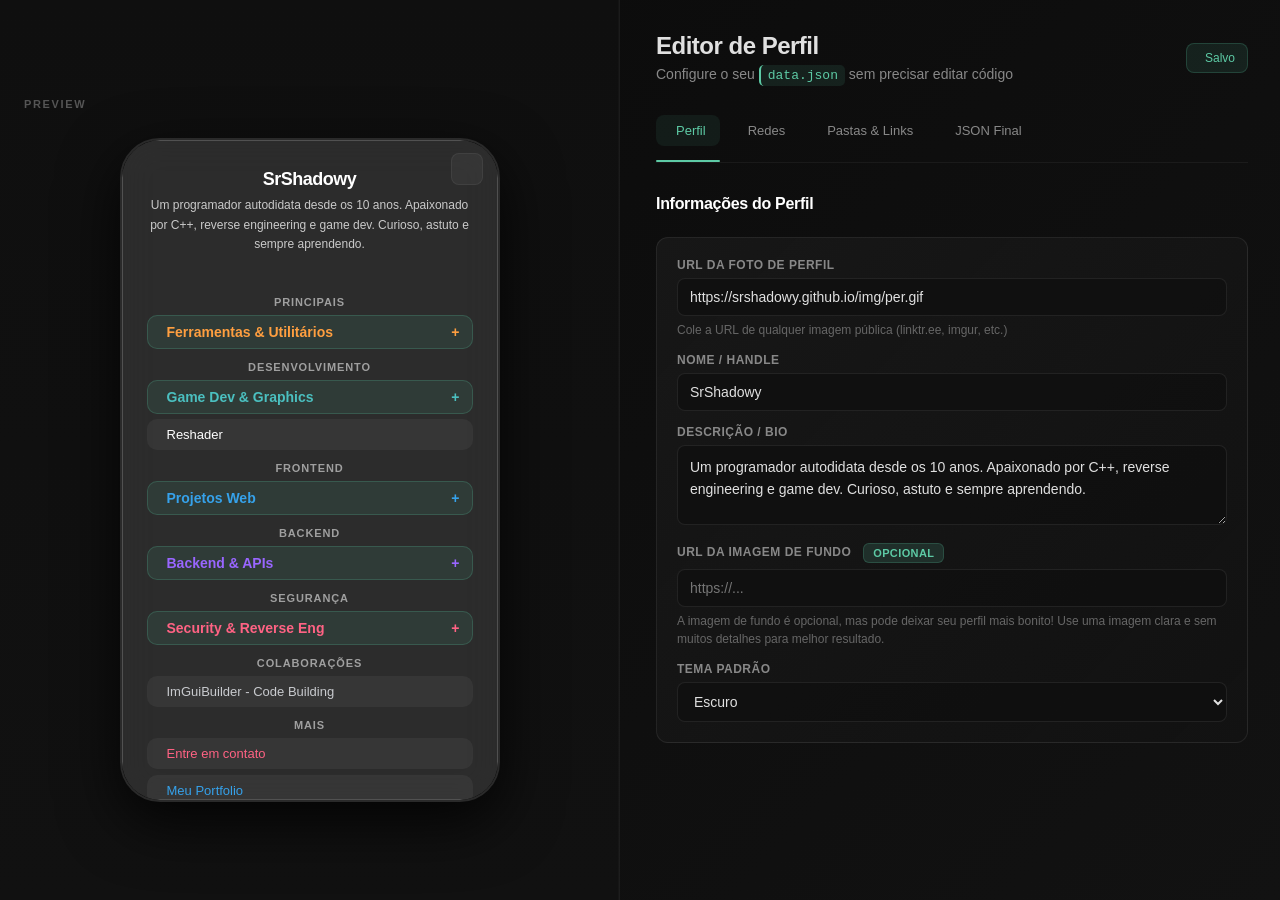
==== commit 70644327: "Update editor By I.A try to get better preview" ====
--- a/editor.html
+++ b/editor.html
@@ -27,6 +27,9 @@
                 </div>
             </div>
         </aside>
+
+        <!-- Resizer entre preview e editor -->
+        <div class="resizer" id="panel-resizer"></div>
 
         <!-- EDITOR (direita) -->
         <main class="editor-panel">
--- a/resources/style/editor.css
+++ b/resources/style/editor.css
@@ -22,7 +22,7 @@
 }
 
 /* ============================================================
-   LAYOUT: preview esquerda + editor direita
+   LAYOUT: preview esquerda + resizer + editor direita
    ============================================================ */
 .page-layout {
   display: flex;
@@ -34,17 +34,43 @@
 .preview-panel {
   position: sticky;
   top: 0;
-  width: 350px;
-  min-width: 350px;
+  width: calc(50% - 20px);
+  min-width: 420px;
   height: 100vh;
   display: flex;
   flex-direction: column;
   align-items: center;
-  padding: 2rem 1.5rem;
+  justify-content: center;
+  padding: 3rem 2rem;
   border-right: 1px solid rgba(255, 255, 255, 0.05);
   background: linear-gradient(180deg, #0f0f0f 0%, #111 100%);
   overflow-y: auto;
   box-shadow: inset -1px 0 0 rgba(255, 255, 255, 0.02);
+  flex-shrink: 0;
+}
+
+/* Resizer entre preview e editor */
+.resizer {
+  width: 4px;
+  background: rgba(255, 255, 255, 0.05);
+  cursor: col-resize;
+  position: relative;
+  transition: background 0.2s ease;
+  flex-shrink: 0;
+}
+
+.resizer:hover {
+  background: rgba(93, 202, 165, 0.3);
+}
+
+.resizer::before {
+  content: '';
+  position: absolute;
+  left: -4px;
+  right: -4px;
+  top: 0;
+  bottom: 0;
+  background: transparent;
 }
 
 .preview-label {
@@ -52,42 +78,50 @@
   text-transform: uppercase;
   letter-spacing: .15em;
   color: #555;
-  margin-bottom: 1.2rem;
+  margin-bottom: 1.8rem;
   align-self: flex-start;
   font-weight: 600;
 }
 
 /* ---------- Phone frame ---------- */
 .phone-frame {
-  width: 300px;
-  min-height: 600px;
+  width: min(420px, calc(100vw - 100px));
+  max-width: 90vw;
+  min-height: 660px;
   border: 2px solid #2a2a2a;
-  border-radius: 32px;
+  border-radius: 40px;
   overflow: hidden;
   background: #0f0f0f;
   box-shadow: 0 20px 60px rgba(0, 0, 0, 0.8);
   transition: transform 0.3s ease;
 }
 
-.phone-frame:hover { transform: scale(1.02); }
+.phone-frame:hover { transform: scale(1.01); }
 
 /* ---------- Preview container (replica o .container do site) ---------- */
 .preview-container {
   width: 100%;
-  min-height: 600px;
+  min-height: 660px;
   display: flex;
   flex-direction: column;
   align-items: center;
-  padding: 24px 16px 32px;
+  padding: 28px 24px 36px;
   position: relative;
   font-family: inherit;
   transition: background 0.3s, color 0.3s;
   overflow-y: auto;
-  max-height: 600px;
-}
-
-.preview-container.dark-theme  { background: #0f0f0f; color: #fff; }
-.preview-container.light-theme { background: #f5f5f5; color: #222; }
+  max-height: 660px;
+  text-align: center;
+  border-radius: 28px;
+  background: rgba(255, 255, 255, 0.12);
+  border: 1px solid rgba(255, 255, 255, 0.18);
+  box-shadow: 0 20px 60px rgba(0, 0, 0, 0.25);
+  backdrop-filter: blur(18px);
+  -webkit-backdrop-filter: blur(18px);
+}
+
+.preview-container.dark-theme  { background: rgba(255, 255, 255, 0.12); color: #fff; }
+.preview-container.light-theme { background: rgba(0, 0, 0, 0.08); color: #333; }
 
 /* botão de tema dentro do preview */
 .preview-theme-toggle {
@@ -124,6 +158,7 @@
   display: block;
   border: 2px solid #333;
   box-shadow: 0 4px 12px rgba(0, 0, 0, 0.4);
+  aspect-ratio: 1 / 1; /* Garante proporção quadrada */
 }
 
 .pv-name {
@@ -246,7 +281,11 @@
   flex: 1;
   min-width: 0;
   padding: 2.5rem;
-  max-width: 800px;
+  width: calc(50% - 20px);
+  overflow-y: auto;
+  max-height: 100vh;
+  min-width: 400px;
+  flex-shrink: 0;
 }
 
 /* ---------- Header ---------- */
@@ -396,7 +435,7 @@
 }
 
 .folder-card {
-  background: linear-gradient(135deg, rgba(26, 26, 26, 0.7) 0%, rgba(18, 18, 18, 0.5) 100%);
+  background: rgba(93, 202, 165, 0.08);
   border: 1px solid rgba(93, 202, 165, 0.15);
   border-radius: 12px;
   padding: 1.25rem;
@@ -405,8 +444,8 @@
 }
 
 .folder-card:hover {
-  border-color: rgba(93, 202, 165, 0.3);
-  background: linear-gradient(135deg, rgba(26, 26, 26, 0.9) 0%, rgba(18, 18, 18, 0.7) 100%);
+  background: rgba(93, 202, 165, 0.12);
+  border-color: rgba(93, 202, 165, 0.25);
 }
 
 .link-row {
@@ -539,6 +578,10 @@
   display: none;
 }
 
+.card.collapsed .folder-body {
+  display: none;
+}
+
 .folder-header {
   display: flex;
   justify-content: space-between;
@@ -830,17 +873,24 @@
 }
 
 /* Responsive */
-@media (max-width: 1200px) {
-  .editor-panel { padding: 2rem; }
-  .preview-panel { width: 320px; min-width: 320px; }
-  .phone-frame { width: 280px; min-height: 560px; }
-  .preview-container { min-height: 560px; }
+@media (max-width: 1400px) {
+  .preview-panel { width: calc(50% - 20px); min-width: 380px; padding: 2.5rem 1.5rem; }
+  .editor-panel { width: calc(50% - 20px); padding: 2rem; }
+  .phone-frame { width: min(380px, calc(100vw - 100px)); min-height: 600px; }
+  .preview-container { min-height: 600px; }
+}
+
+@media (max-width: 1100px) {
+  .preview-panel { width: 45%; min-width: 340px; padding: 2rem 1.5rem; }
+  .editor-panel { width: 55%; padding: 1.8rem; }
+  .phone-frame { width: min(340px, calc(100vw - 80px)); min-height: 560px; }
+  .preview-container { min-height: 560px; padding: 24px 20px 32px; }
 }
 
 @media (max-width: 900px) {
+  .page-layout { flex-direction: column; }
   .preview-panel { display: none; }
-  .editor-panel  { padding: 1.5rem; max-width: 100%; }
-  .page-layout { flex-direction: column; }
+  .editor-panel { width: 100%; padding: 2rem; max-width: 100%; }
 }
 
 @media (max-width: 600px) {
@@ -852,5 +902,6 @@
   .tab { padding: 6px 12px; font-size: 12px; }
   .json-actions { gap: 6px; }
   .btn { padding: 8px 12px; font-size: 12px; gap: 4px; }
-}
-
+  .two-col { grid-template-columns: 1fr; }
+}
+
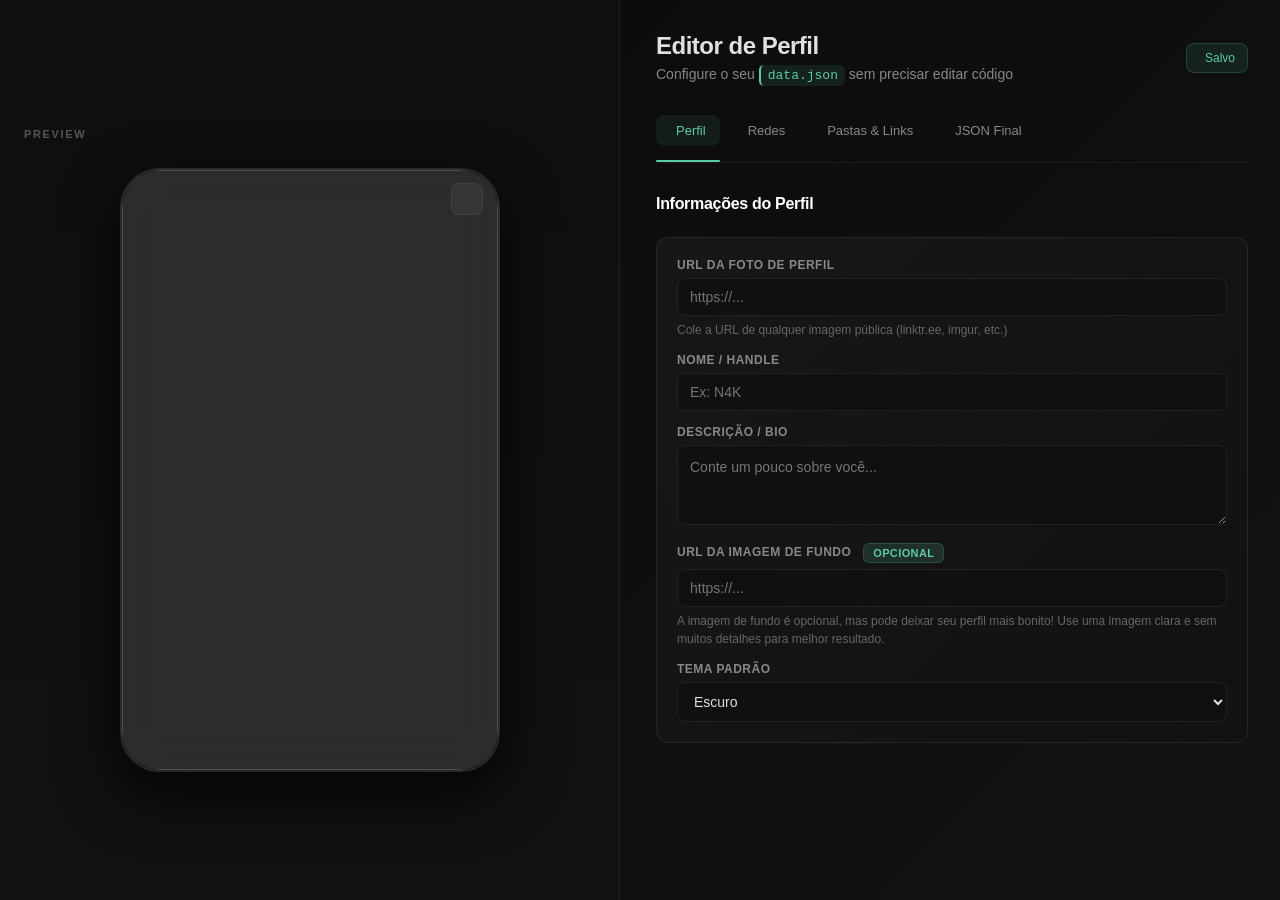
==== commit 318fcee3: "Favicon" ====
--- a/editor.html
+++ b/editor.html
@@ -4,7 +4,8 @@
 <head>
     <meta charset="UTF-8">
     <meta name="viewport" content="width=device-width, initial-scale=1.0">
-    <title>Editor de Perfil - Linktree Custom</title>
+    <title>Hyperlink Editor</title>
+    <link rel="icon" type="image/png" href="./resources/icons/Favicon.png">
     <link rel="stylesheet" href="./resources/style/editor.css">
     <link rel="stylesheet" href="https://cdnjs.cloudflare.com/ajax/libs/font-awesome/7.0.0/css/all.min.css">
 </head>
--- a/resources/style/editor.css
+++ b/resources/style/editor.css
@@ -243,12 +243,12 @@
   font-size: 13px;
   font-weight: 600;
   cursor: pointer;
-  border: none;
-  transition: all 0.2s ease;
-}
-.dark-theme  .pv-folder-toggle { background: rgba(93, 202, 165, 0.1); color: #5dcaa5; border: 1px solid rgba(93, 202, 165, 0.2); }
-.light-theme .pv-folder-toggle { background: rgba(0, 0, 0, 0.08); color: #222; border: 1px solid rgba(0, 0, 0, 0.1); }
-.pv-folder-toggle:hover { background: rgba(93, 202, 165, 0.15); }
+  border: 1px solid rgba(255, 255, 255, 0.08);
+  transition: all 0.2s ease;
+}
+.dark-theme  .pv-folder-toggle { background: #111111e5; color: #fff; }
+.light-theme .pv-folder-toggle { background: rgba(22, 22, 22, 0.06); color: #222; }
+.pv-folder-toggle:hover { background: #1e1e1e; }
 
 .pv-folder-toggle span { display: flex; align-items: center; gap: 7px; }
 .pv-folder-toggle img  { width: 18px; height: 18px; object-fit: contain; }
